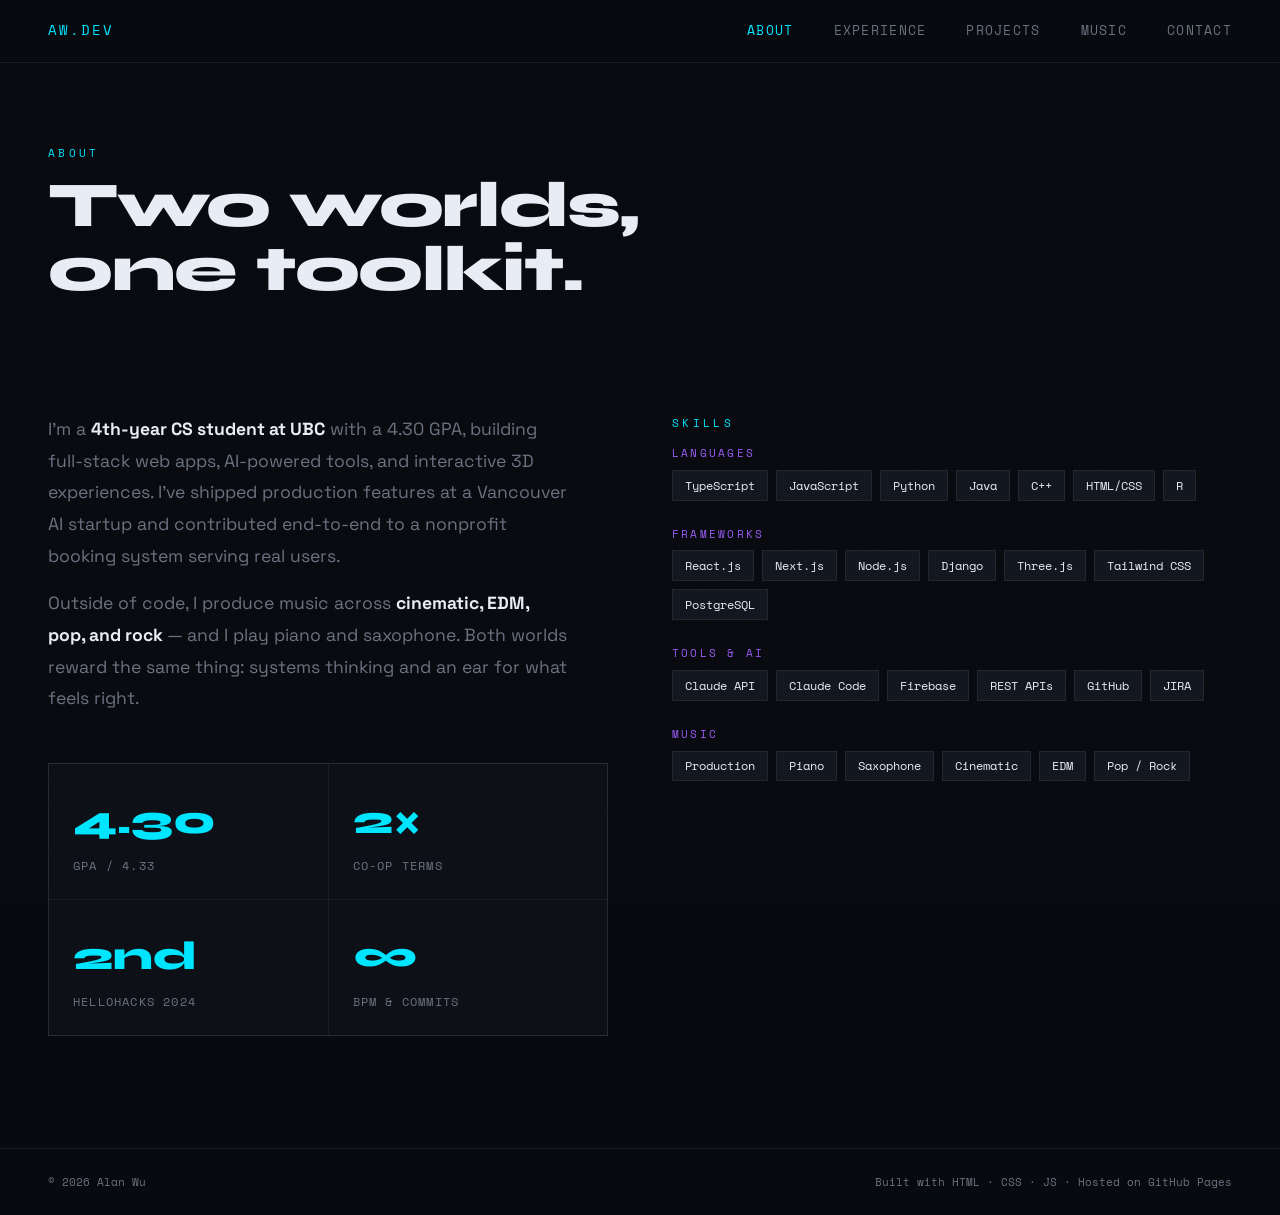
==== about.html @ 6e849fc9 "style: minimal rounded scrollbar across all pages Co-Authored-By: Claude Sonnet 4.6 <noreply@anthrop" ====
<!DOCTYPE html>
<html lang="en">
<head>
  <meta charset="UTF-8" />
  <meta name="viewport" content="width=device-width, initial-scale=1.0" />
  <title>About — Alan Wu</title>
  <link rel="preconnect" href="https://fonts.googleapis.com" />
  <link href="https://fonts.googleapis.com/css2?family=Space+Grotesk:wght@300;400;500;600;700&family=Space+Mono:wght@400;700&family=Syne:wght@700;800&display=swap" rel="stylesheet" />
  <style>
    /* ── TOKENS ─────────────────────────────────────────── */
    :root {
      --bg:        #080a0f;
      --bg2:       #0d1017;
      --surface:   #131720;
      --border:    rgba(255,255,255,0.07);
      --cyan:      #00e5ff;
      --violet:    #9b5cf6;
      --mid:       #5b8cff;
      --text:      #e8ecf4;
      --muted:     #6b7280;
      --font-display: 'Syne', sans-serif;
      --font-body:    'Space Grotesk', sans-serif;
      --font-mono:    'Space Mono', monospace;
    }

    /* ── RESET ──────────────────────────────────────────── */
    *, *::before, *::after { box-sizing: border-box; margin: 0; padding: 0; }
    html { scroll-behavior: smooth; scrollbar-width: thin; scrollbar-color: var(--muted) transparent; }
    ::-webkit-scrollbar { width: 6px; }
    ::-webkit-scrollbar-track { background: transparent; }
    ::-webkit-scrollbar-thumb { background: var(--muted); border-radius: 9999px; }
    ::-webkit-scrollbar-thumb:hover { background: var(--text); }
    body {
      background: var(--bg);
      color: var(--text);
      font-family: var(--font-body);
      font-size: 16px;
      line-height: 1.6;
      overflow-x: hidden;
      display: flex;
      flex-direction: column;
      min-height: 100vh;
    }
    a { color: inherit; text-decoration: none; }
    img { display: block; max-width: 100%; }
    main { flex: 1; }

    /* ── NOISE TEXTURE OVERLAY ──────────────────────────── */
    body::before {
      content: '';
      position: fixed; inset: 0;
      background-image: url("data:image/svg+xml,%3Csvg viewBox='0 0 200 200' xmlns='http://www.w3.org/2000/svg'%3E%3Cfilter id='n'%3E%3CfeTurbulence type='fractalNoise' baseFrequency='0.9' numOctaves='4' stitchTiles='stitch'/%3E%3C/filter%3E%3Crect width='100%25' height='100%25' filter='url(%23n)' opacity='0.04'/%3E%3C/svg%3E");
      pointer-events: none; z-index: 0; opacity: 0.4;
    }

    /* ── NAV ────────────────────────────────────────────── */
    nav {
      position: fixed; top: 0; left: 0; right: 0; z-index: 100;
      display: flex; align-items: center; justify-content: space-between;
      padding: 1.25rem 3rem;
      background: rgba(8,10,15,0.7);
      backdrop-filter: blur(12px);
      border-bottom: 1px solid var(--border);
    }
    .nav-logo {
      font-family: var(--font-mono);
      font-size: 0.85rem;
      color: var(--cyan);
      letter-spacing: 0.15em;
    }
    .nav-links { display: flex; gap: 2.5rem; }
    .nav-links a {
      font-size: 0.8rem;
      font-family: var(--font-mono);
      letter-spacing: 0.1em;
      color: var(--muted);
      text-transform: uppercase;
      transition: color 0.2s;
    }
    .nav-links a:hover { color: var(--text); }

    /* ── SECTION COMMON ─────────────────────────────────── */
    section { position: relative; z-index: 1; padding: 7rem 3rem; }
    .section-label {
      font-family: var(--font-mono);
      font-size: 0.7rem;
      letter-spacing: 0.3em;
      color: var(--cyan);
      text-transform: uppercase;
      margin-bottom: 0.75rem;
    }
    .section-title {
      font-family: var(--font-display);
      font-size: clamp(2.5rem, 5vw, 4rem);
      font-weight: 800;
      line-height: 1;
      letter-spacing: -0.02em;
      margin-bottom: 3rem;
    }

    /* ── PAGE HERO ──────────────────────────────────────── */
    .page-hero {
      padding: 9rem 3rem 4rem;
      position: relative;
      z-index: 1;
    }
    .page-hero .section-title { margin-bottom: 0; }

    /* ── ABOUT ──────────────────────────────────────────── */
    #about {
      display: grid;
      grid-template-columns: 1fr 1fr;
      gap: 4rem;
      align-items: start;
      padding-top: 3rem;
    }
    .about-left {}
    .about-text {
      font-size: 1.1rem;
      color: var(--muted);
      line-height: 1.8;
      max-width: 520px;
    }
    .about-text strong { color: var(--text); }
    .about-stats {
      display: grid; grid-template-columns: 1fr 1fr;
      gap: 1px;
      background: var(--border);
      border: 1px solid var(--border);
      margin-top: 3rem;
    }
    .stat-cell {
      background: var(--bg2);
      padding: 1.5rem;
    }
    .stat-num {
      font-family: var(--font-display);
      font-size: 2.5rem;
      font-weight: 800;
      color: var(--cyan);
    }
    .stat-label {
      font-size: 0.75rem;
      font-family: var(--font-mono);
      color: var(--muted);
      letter-spacing: 0.1em;
      text-transform: uppercase;
      margin-top: 0.25rem;
    }
    .about-right {}
    .skills-grid { display: flex; flex-direction: column; gap: 1.5rem; }
    .skill-group-label {
      font-family: var(--font-mono);
      font-size: 0.7rem;
      letter-spacing: 0.2em;
      color: var(--violet);
      text-transform: uppercase;
      margin-bottom: 0.5rem;
    }
    .skill-tags { display: flex; flex-wrap: wrap; gap: 0.5rem; }
    .skill-tag {
      font-family: var(--font-mono);
      font-size: 0.75rem;
      padding: 0.3rem 0.75rem;
      background: var(--surface);
      border: 1px solid var(--border);
      color: var(--text);
      transition: border-color 0.2s, color 0.2s;
    }
    .skill-tag:hover { border-color: var(--cyan); color: var(--cyan); }

    /* ── FOOTER ─────────────────────────────────────────── */
    footer {
      border-top: 1px solid var(--border);
      padding: 1.5rem 3rem;
      display: flex; align-items: center; justify-content: space-between;
      font-family: var(--font-mono);
      font-size: 0.7rem;
      color: var(--muted);
    }

    /* ── ANIMATIONS ─────────────────────────────────────── */
    @keyframes fadeUp {
      from { opacity: 0; transform: translateY(20px); }
      to   { opacity: 1; transform: translateY(0); }
    }
    .reveal {
      opacity: 0; transform: translateY(24px);
      transition: opacity 0.7s ease, transform 0.7s ease;
    }
    .reveal.visible { opacity: 1; transform: none; }

    /* ── RESPONSIVE ─────────────────────────────────────── */
    @media (max-width: 768px) {
      nav { padding: 1rem 1.25rem; }
      .nav-links { gap: 1.25rem; }
      section { padding: 5rem 1.25rem; }
      .page-hero { padding: 7rem 1.25rem 3rem; }
      #about { grid-template-columns: 1fr; gap: 2.5rem; }
      footer { flex-direction: column; gap: 0.5rem; text-align: center; }
    }
    @media (prefers-reduced-motion: reduce) {
      *, *::before, *::after { animation: none !important; transition: none !important; }
      .reveal { opacity: 1; transform: none; }
    }
  </style>
</head>
<body>

  <!-- NAV -->
  <nav>
    <a href="index.html" class="nav-logo">AW.DEV</a>
    <div class="nav-links">
      <a href="about.html">About</a>
      <a href="experience.html">Experience</a>
      <a href="projects.html">Projects</a>
      <a href="music.html">Music</a>
      <a href="contact.html">Contact</a>
    </div>
  </nav>

  <main>
    <!-- PAGE HERO -->
    <div class="page-hero">
      <p class="section-label reveal">About</p>
      <h1 class="section-title reveal">Two worlds,<br/>one toolkit.</h1>
    </div>

    <!-- ABOUT -->
    <section id="about">
      <div class="about-left">
        <p class="about-text reveal">
          I'm a <strong>4th-year CS student at UBC</strong> with a 4.30 GPA, building full-stack
          web apps, AI-powered tools, and interactive 3D experiences. I've shipped production
          features at a Vancouver AI startup and contributed end-to-end to a nonprofit booking
          system serving real users.
        </p>
        <p class="about-text reveal" style="margin-top:1rem;">
          Outside of code, I produce music across <strong>cinematic, EDM, pop, and rock</strong> —
          and I play piano and saxophone. Both worlds reward the same thing: systems thinking
          and an ear for what feels right.
        </p>

        <div class="about-stats reveal">
          <div class="stat-cell">
            <div class="stat-num">4.30</div>
            <div class="stat-label">GPA / 4.33</div>
          </div>
          <div class="stat-cell">
            <div class="stat-num">2×</div>
            <div class="stat-label">Co-op Terms</div>
          </div>
          <div class="stat-cell">
            <div class="stat-num">2nd</div>
            <div class="stat-label">Hellohacks 2024</div>
          </div>
          <div class="stat-cell">
            <div class="stat-num">∞</div>
            <div class="stat-label">BPM & commits</div>
          </div>
        </div>
      </div>

      <div class="about-right">
        <p class="section-label reveal">Skills</p>
        <div class="skills-grid reveal">
          <div>
            <div class="skill-group-label">Languages</div>
            <div class="skill-tags">
              <span class="skill-tag">TypeScript</span>
              <span class="skill-tag">JavaScript</span>
              <span class="skill-tag">Python</span>
              <span class="skill-tag">Java</span>
              <span class="skill-tag">C++</span>
              <span class="skill-tag">HTML/CSS</span>
              <span class="skill-tag">R</span>
            </div>
          </div>
          <div>
            <div class="skill-group-label">Frameworks</div>
            <div class="skill-tags">
              <span class="skill-tag">React.js</span>
              <span class="skill-tag">Next.js</span>
              <span class="skill-tag">Node.js</span>
              <span class="skill-tag">Django</span>
              <span class="skill-tag">Three.js</span>
              <span class="skill-tag">Tailwind CSS</span>
              <span class="skill-tag">PostgreSQL</span>
            </div>
          </div>
          <div>
            <div class="skill-group-label">Tools & AI</div>
            <div class="skill-tags">
              <span class="skill-tag">Claude API</span>
              <span class="skill-tag">Claude Code</span>
              <span class="skill-tag">Firebase</span>
              <span class="skill-tag">REST APIs</span>
              <span class="skill-tag">GitHub</span>
              <span class="skill-tag">JIRA</span>
            </div>
          </div>
          <div>
            <div class="skill-group-label">Music</div>
            <div class="skill-tags">
              <span class="skill-tag">Production</span>
              <span class="skill-tag">Piano</span>
              <span class="skill-tag">Saxophone</span>
              <span class="skill-tag">Cinematic</span>
              <span class="skill-tag">EDM</span>
              <span class="skill-tag">Pop / Rock</span>
            </div>
          </div>
        </div>
      </div>
    </section>
  </main>

  <footer>
    <span>© 2026 Alan Wu</span>
    <span>Built with HTML · CSS · JS · Hosted on GitHub Pages</span>
  </footer>

  <!-- SCRIPTS -->
  <script>
    // ── Scroll reveal ─────────────────────────────────────
    const reveals = document.querySelectorAll('.reveal');
    const observer = new IntersectionObserver((entries) => {
      entries.forEach(e => {
        if (e.isIntersecting) { e.target.classList.add('visible'); observer.unobserve(e.target); }
      });
    }, { threshold: 0.1 });
    reveals.forEach(el => observer.observe(el));

    // ── Active nav highlight ──────────────────────────────
    const page = window.location.pathname.split('/').pop() || 'index.html';
    document.querySelectorAll('.nav-links a').forEach(a => {
      const href = a.getAttribute('href');
      if (href && !href.startsWith('#') && href === page) {
        a.style.color = 'var(--cyan)';
      }
    });
  </script>
</body>
</html>
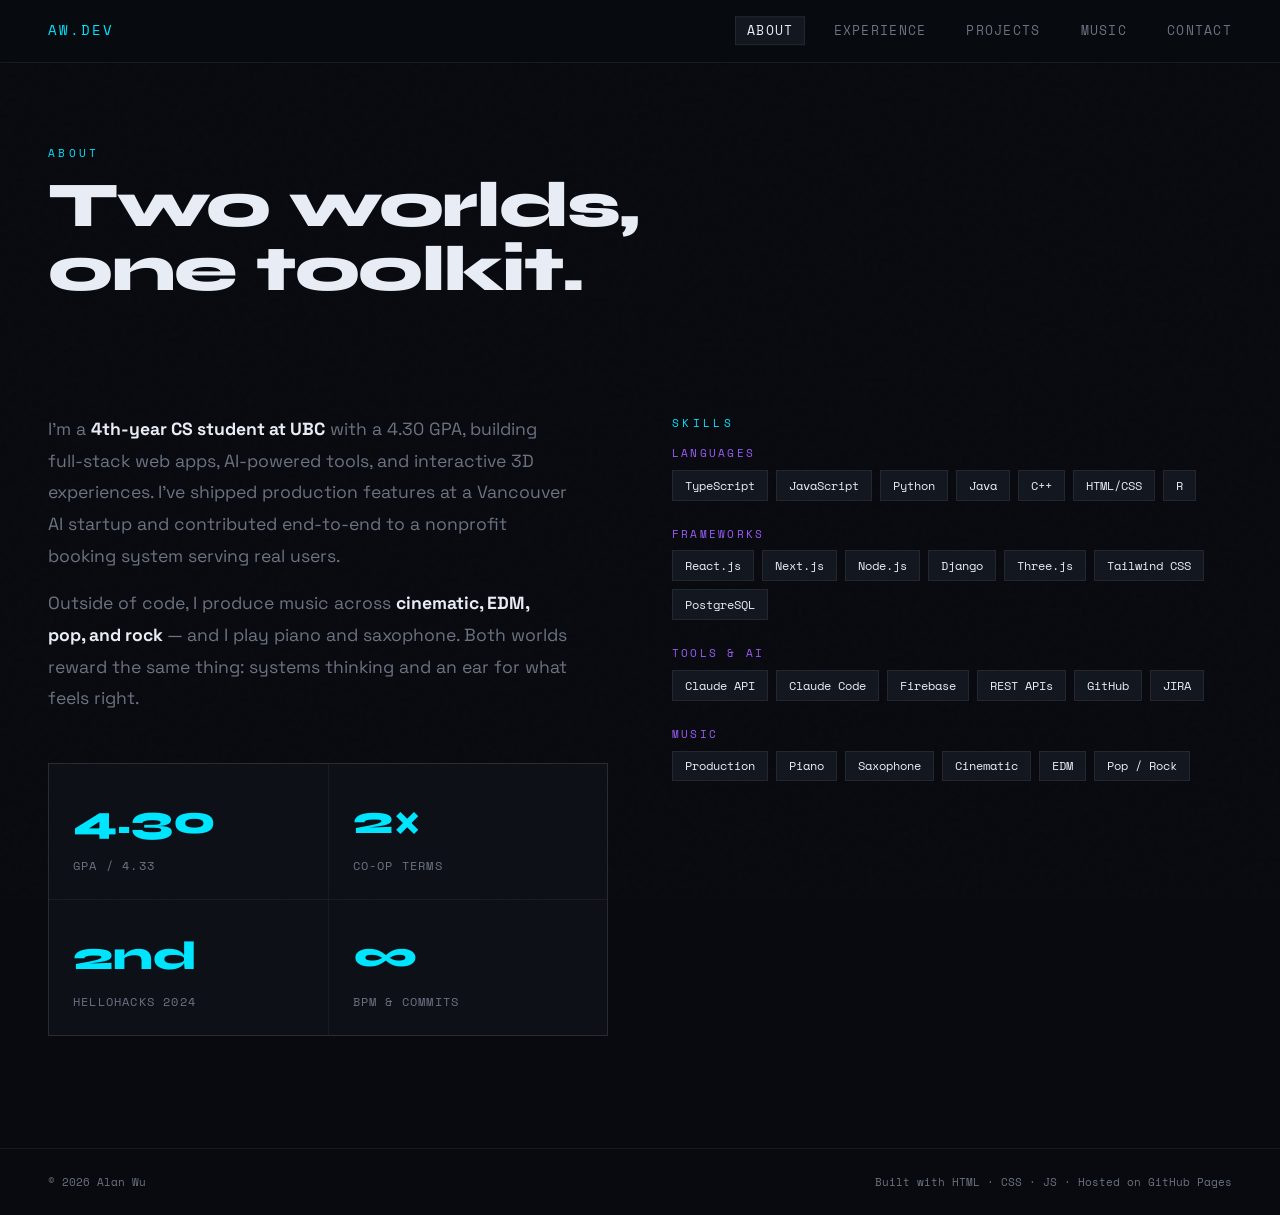
==== commit 5f61a7b4: "feat: sliding nav indicator Co-Authored-By: Claude Sonnet 4.6 <noreply@anthropic.com>" ====
--- a/about.html
+++ b/about.html
@@ -6,204 +6,8 @@
   <title>About — Alan Wu</title>
   <link rel="preconnect" href="https://fonts.googleapis.com" />
   <link href="https://fonts.googleapis.com/css2?family=Space+Grotesk:wght@300;400;500;600;700&family=Space+Mono:wght@400;700&family=Syne:wght@700;800&display=swap" rel="stylesheet" />
-  <style>
-    /* ── TOKENS ─────────────────────────────────────────── */
-    :root {
-      --bg:        #080a0f;
-      --bg2:       #0d1017;
-      --surface:   #131720;
-      --border:    rgba(255,255,255,0.07);
-      --cyan:      #00e5ff;
-      --violet:    #9b5cf6;
-      --mid:       #5b8cff;
-      --text:      #e8ecf4;
-      --muted:     #6b7280;
-      --font-display: 'Syne', sans-serif;
-      --font-body:    'Space Grotesk', sans-serif;
-      --font-mono:    'Space Mono', monospace;
-    }
-
-    /* ── RESET ──────────────────────────────────────────── */
-    *, *::before, *::after { box-sizing: border-box; margin: 0; padding: 0; }
-    html { scroll-behavior: smooth; scrollbar-width: thin; scrollbar-color: var(--muted) transparent; }
-    ::-webkit-scrollbar { width: 6px; }
-    ::-webkit-scrollbar-track { background: transparent; }
-    ::-webkit-scrollbar-thumb { background: var(--muted); border-radius: 9999px; }
-    ::-webkit-scrollbar-thumb:hover { background: var(--text); }
-    body {
-      background: var(--bg);
-      color: var(--text);
-      font-family: var(--font-body);
-      font-size: 16px;
-      line-height: 1.6;
-      overflow-x: hidden;
-      display: flex;
-      flex-direction: column;
-      min-height: 100vh;
-    }
-    a { color: inherit; text-decoration: none; }
-    img { display: block; max-width: 100%; }
-    main { flex: 1; }
-
-    /* ── NOISE TEXTURE OVERLAY ──────────────────────────── */
-    body::before {
-      content: '';
-      position: fixed; inset: 0;
-      background-image: url("data:image/svg+xml,%3Csvg viewBox='0 0 200 200' xmlns='http://www.w3.org/2000/svg'%3E%3Cfilter id='n'%3E%3CfeTurbulence type='fractalNoise' baseFrequency='0.9' numOctaves='4' stitchTiles='stitch'/%3E%3C/filter%3E%3Crect width='100%25' height='100%25' filter='url(%23n)' opacity='0.04'/%3E%3C/svg%3E");
-      pointer-events: none; z-index: 0; opacity: 0.4;
-    }
-
-    /* ── NAV ────────────────────────────────────────────── */
-    nav {
-      position: fixed; top: 0; left: 0; right: 0; z-index: 100;
-      display: flex; align-items: center; justify-content: space-between;
-      padding: 1.25rem 3rem;
-      background: rgba(8,10,15,0.7);
-      backdrop-filter: blur(12px);
-      border-bottom: 1px solid var(--border);
-    }
-    .nav-logo {
-      font-family: var(--font-mono);
-      font-size: 0.85rem;
-      color: var(--cyan);
-      letter-spacing: 0.15em;
-    }
-    .nav-links { display: flex; gap: 2.5rem; }
-    .nav-links a {
-      font-size: 0.8rem;
-      font-family: var(--font-mono);
-      letter-spacing: 0.1em;
-      color: var(--muted);
-      text-transform: uppercase;
-      transition: color 0.2s;
-    }
-    .nav-links a:hover { color: var(--text); }
-
-    /* ── SECTION COMMON ─────────────────────────────────── */
-    section { position: relative; z-index: 1; padding: 7rem 3rem; }
-    .section-label {
-      font-family: var(--font-mono);
-      font-size: 0.7rem;
-      letter-spacing: 0.3em;
-      color: var(--cyan);
-      text-transform: uppercase;
-      margin-bottom: 0.75rem;
-    }
-    .section-title {
-      font-family: var(--font-display);
-      font-size: clamp(2.5rem, 5vw, 4rem);
-      font-weight: 800;
-      line-height: 1;
-      letter-spacing: -0.02em;
-      margin-bottom: 3rem;
-    }
-
-    /* ── PAGE HERO ──────────────────────────────────────── */
-    .page-hero {
-      padding: 9rem 3rem 4rem;
-      position: relative;
-      z-index: 1;
-    }
-    .page-hero .section-title { margin-bottom: 0; }
-
-    /* ── ABOUT ──────────────────────────────────────────── */
-    #about {
-      display: grid;
-      grid-template-columns: 1fr 1fr;
-      gap: 4rem;
-      align-items: start;
-      padding-top: 3rem;
-    }
-    .about-left {}
-    .about-text {
-      font-size: 1.1rem;
-      color: var(--muted);
-      line-height: 1.8;
-      max-width: 520px;
-    }
-    .about-text strong { color: var(--text); }
-    .about-stats {
-      display: grid; grid-template-columns: 1fr 1fr;
-      gap: 1px;
-      background: var(--border);
-      border: 1px solid var(--border);
-      margin-top: 3rem;
-    }
-    .stat-cell {
-      background: var(--bg2);
-      padding: 1.5rem;
-    }
-    .stat-num {
-      font-family: var(--font-display);
-      font-size: 2.5rem;
-      font-weight: 800;
-      color: var(--cyan);
-    }
-    .stat-label {
-      font-size: 0.75rem;
-      font-family: var(--font-mono);
-      color: var(--muted);
-      letter-spacing: 0.1em;
-      text-transform: uppercase;
-      margin-top: 0.25rem;
-    }
-    .about-right {}
-    .skills-grid { display: flex; flex-direction: column; gap: 1.5rem; }
-    .skill-group-label {
-      font-family: var(--font-mono);
-      font-size: 0.7rem;
-      letter-spacing: 0.2em;
-      color: var(--violet);
-      text-transform: uppercase;
-      margin-bottom: 0.5rem;
-    }
-    .skill-tags { display: flex; flex-wrap: wrap; gap: 0.5rem; }
-    .skill-tag {
-      font-family: var(--font-mono);
-      font-size: 0.75rem;
-      padding: 0.3rem 0.75rem;
-      background: var(--surface);
-      border: 1px solid var(--border);
-      color: var(--text);
-      transition: border-color 0.2s, color 0.2s;
-    }
-    .skill-tag:hover { border-color: var(--cyan); color: var(--cyan); }
-
-    /* ── FOOTER ─────────────────────────────────────────── */
-    footer {
-      border-top: 1px solid var(--border);
-      padding: 1.5rem 3rem;
-      display: flex; align-items: center; justify-content: space-between;
-      font-family: var(--font-mono);
-      font-size: 0.7rem;
-      color: var(--muted);
-    }
-
-    /* ── ANIMATIONS ─────────────────────────────────────── */
-    @keyframes fadeUp {
-      from { opacity: 0; transform: translateY(20px); }
-      to   { opacity: 1; transform: translateY(0); }
-    }
-    .reveal {
-      opacity: 0; transform: translateY(24px);
-      transition: opacity 0.7s ease, transform 0.7s ease;
-    }
-    .reveal.visible { opacity: 1; transform: none; }
-
-    /* ── RESPONSIVE ─────────────────────────────────────── */
-    @media (max-width: 768px) {
-      nav { padding: 1rem 1.25rem; }
-      .nav-links { gap: 1.25rem; }
-      section { padding: 5rem 1.25rem; }
-      .page-hero { padding: 7rem 1.25rem 3rem; }
-      #about { grid-template-columns: 1fr; gap: 2.5rem; }
-      footer { flex-direction: column; gap: 0.5rem; text-align: center; }
-    }
-    @media (prefers-reduced-motion: reduce) {
-      *, *::before, *::after { animation: none !important; transition: none !important; }
-      .reveal { opacity: 1; transform: none; }
-    }
-  </style>
+  <link rel="stylesheet" href="assets/css/main.css" />
+  <link rel="stylesheet" href="assets/css/about.css" />
 </head>
 <body>
 
@@ -211,12 +15,16 @@
   <nav>
     <a href="index.html" class="nav-logo">AW.DEV</a>
     <div class="nav-links">
+      <div class="nav-indicator"></div>
       <a href="about.html">About</a>
       <a href="experience.html">Experience</a>
       <a href="projects.html">Projects</a>
       <a href="music.html">Music</a>
       <a href="contact.html">Contact</a>
     </div>
+    <button class="nav-hamburger" aria-label="Toggle menu">
+      <span></span><span></span><span></span>
+    </button>
   </nav>
 
   <main>
@@ -320,25 +128,6 @@
     <span>Built with HTML · CSS · JS · Hosted on GitHub Pages</span>
   </footer>
 
-  <!-- SCRIPTS -->
-  <script>
-    // ── Scroll reveal ─────────────────────────────────────
-    const reveals = document.querySelectorAll('.reveal');
-    const observer = new IntersectionObserver((entries) => {
-      entries.forEach(e => {
-        if (e.isIntersecting) { e.target.classList.add('visible'); observer.unobserve(e.target); }
-      });
-    }, { threshold: 0.1 });
-    reveals.forEach(el => observer.observe(el));
-
-    // ── Active nav highlight ──────────────────────────────
-    const page = window.location.pathname.split('/').pop() || 'index.html';
-    document.querySelectorAll('.nav-links a').forEach(a => {
-      const href = a.getAttribute('href');
-      if (href && !href.startsWith('#') && href === page) {
-        a.style.color = 'var(--cyan)';
-      }
-    });
-  </script>
+  <script src="assets/js/main.js" defer></script>
 </body>
 </html>
--- a/assets/css/main.css
+++ b/assets/css/main.css
@@ -0,0 +1,229 @@
+/* ── TOKENS ─────────────────────────────────────────── */
+:root {
+  --bg:        #080a0f;
+  --bg2:       #0d1017;
+  --surface:   #131720;
+  --border:    rgba(255,255,255,0.07);
+  --cyan:      #00e5ff;
+  --violet:    #9b5cf6;
+  --mid:       #5b8cff;
+  --text:      #e8ecf4;
+  --muted:     #6b7280;
+  --font-display: 'Syne', sans-serif;
+  --font-body:    'Space Grotesk', sans-serif;
+  --font-mono:    'Space Mono', monospace;
+}
+
+/* ── RESET ──────────────────────────────────────────── */
+*, *::before, *::after { box-sizing: border-box; margin: 0; padding: 0; }
+html {
+  scroll-behavior: smooth;
+  scrollbar-width: thin;
+  scrollbar-color: var(--muted) transparent;
+}
+::-webkit-scrollbar { width: 6px; }
+::-webkit-scrollbar-track { background: transparent; }
+::-webkit-scrollbar-thumb { background: var(--muted); border-radius: 9999px; }
+::-webkit-scrollbar-thumb:hover { background: var(--text); }
+body {
+  background: var(--bg);
+  color: var(--text);
+  font-family: var(--font-body);
+  font-size: 16px;
+  line-height: 1.6;
+  overflow-x: hidden;
+  display: flex;
+  flex-direction: column;
+  min-height: 100vh;
+}
+a { color: inherit; text-decoration: none; }
+img { display: block; max-width: 100%; }
+main { flex: 1; }
+
+/* ── NOISE TEXTURE OVERLAY ──────────────────────────── */
+body::before {
+  content: '';
+  position: fixed; inset: 0;
+  background-image: url("data:image/svg+xml,%3Csvg viewBox='0 0 200 200' xmlns='http://www.w3.org/2000/svg'%3E%3Cfilter id='n'%3E%3CfeTurbulence type='fractalNoise' baseFrequency='0.9' numOctaves='4' stitchTiles='stitch'/%3E%3C/filter%3E%3Crect width='100%25' height='100%25' filter='url(%23n)' opacity='0.04'/%3E%3C/svg%3E");
+  pointer-events: none; z-index: 0; opacity: 0.4;
+}
+
+/* ── NAV ────────────────────────────────────────────── */
+nav {
+  position: fixed; top: 0; left: 0; right: 0; z-index: 100;
+  display: flex; align-items: center; justify-content: space-between;
+  padding: 1.25rem 3rem;
+  background: rgba(8,10,15,0.7);
+  backdrop-filter: blur(12px);
+  border-bottom: 1px solid var(--border);
+}
+.nav-logo {
+  font-family: var(--font-mono);
+  font-size: 0.85rem;
+  color: var(--cyan);
+  letter-spacing: 0.15em;
+}
+.nav-links { display: flex; gap: 2.5rem; position: relative; }
+.nav-links a {
+  font-size: 0.8rem;
+  font-family: var(--font-mono);
+  letter-spacing: 0.1em;
+  color: var(--muted);
+  text-transform: uppercase;
+  transition: color 0.2s;
+  position: relative; z-index: 1;
+}
+.nav-links a:hover { color: var(--text); }
+
+.nav-indicator {
+  position: absolute;
+  top: 50%;
+  transform: translateY(-50%);
+  height: 1.85rem;
+  background: var(--surface);
+  border: 1px solid var(--border);
+  pointer-events: none;
+  opacity: 0;
+  z-index: 0;
+}
+
+/* ── HAMBURGER ──────────────────────────────────────── */
+.nav-hamburger {
+  display: none;
+  flex-direction: column;
+  justify-content: center;
+  gap: 5px;
+  background: none;
+  border: none;
+  cursor: pointer;
+  padding: 4px;
+  z-index: 101;
+  position: relative;
+}
+.nav-hamburger span {
+  display: block;
+  width: 22px;
+  height: 2px;
+  background: var(--text);
+  transition: transform 0.25s ease, opacity 0.25s ease;
+}
+.nav-hamburger.open span:nth-child(1) { transform: translateY(7px) rotate(45deg); }
+.nav-hamburger.open span:nth-child(2) { opacity: 0; transform: scaleX(0); }
+.nav-hamburger.open span:nth-child(3) { transform: translateY(-7px) rotate(-45deg); }
+
+/* ── SECTION COMMON ─────────────────────────────────── */
+section { position: relative; z-index: 1; padding: 7rem 3rem; }
+.section-label {
+  font-family: var(--font-mono);
+  font-size: 0.7rem;
+  letter-spacing: 0.3em;
+  color: var(--cyan);
+  text-transform: uppercase;
+  margin-bottom: 0.75rem;
+}
+.section-title {
+  font-family: var(--font-display);
+  font-size: clamp(2.5rem, 5vw, 4rem);
+  font-weight: 800;
+  line-height: 1;
+  letter-spacing: -0.02em;
+  margin-bottom: 3rem;
+}
+
+/* ── PAGE HERO ──────────────────────────────────────── */
+.page-hero {
+  padding: 9rem 3rem 4rem;
+  position: relative;
+  z-index: 1;
+}
+.page-hero .section-title { margin-bottom: 0; }
+
+/* ── FOOTER ─────────────────────────────────────────── */
+footer {
+  border-top: 1px solid var(--border);
+  padding: 1.5rem 3rem;
+  display: flex; align-items: center; justify-content: space-between;
+  font-family: var(--font-mono);
+  font-size: 0.7rem;
+  color: var(--muted);
+}
+
+/* ── BUTTONS ─────────────────────────────────────────── */
+.btn-primary {
+  display: inline-block;
+  padding: 0.75rem 2rem;
+  background: var(--cyan);
+  color: var(--bg);
+  font-family: var(--font-mono);
+  font-size: 0.8rem;
+  letter-spacing: 0.1em;
+  font-weight: 700;
+  border: none;
+  cursor: pointer;
+  text-decoration: none;
+  transition: opacity 0.2s;
+}
+.btn-primary:hover { opacity: 0.85; }
+.btn-ghost {
+  display: inline-block;
+  padding: 0.75rem 2rem;
+  background: transparent;
+  color: var(--text);
+  font-family: var(--font-mono);
+  font-size: 0.8rem;
+  letter-spacing: 0.1em;
+  border: 1px solid var(--border);
+  cursor: pointer;
+  text-decoration: none;
+  transition: border-color 0.2s;
+}
+.btn-ghost:hover { border-color: var(--muted); }
+
+/* ── ANIMATIONS ─────────────────────────────────────── */
+@keyframes fadeUp {
+  from { opacity: 0; transform: translateY(20px); }
+  to   { opacity: 1; transform: translateY(0); }
+}
+.reveal {
+  opacity: 0; transform: translateY(24px);
+  transition: opacity 0.7s ease, transform 0.7s ease;
+}
+.reveal.visible { opacity: 1; transform: none; }
+
+/* ── MOBILE NAV OVERLAY (JS-generated, appended to body) */
+.nav-mobile-overlay {
+  display: none;
+  position: fixed;
+  inset: 0;
+  z-index: 99;
+  background: var(--bg);
+  flex-direction: column;
+  justify-content: center;
+  align-items: center;
+  gap: 3rem;
+}
+.nav-mobile-overlay.open { display: flex; }
+.nav-mobile-overlay a {
+  font-family: var(--font-mono);
+  font-size: 1.5rem;
+  letter-spacing: 0.15em;
+  color: var(--text);
+  text-transform: uppercase;
+  transition: color 0.2s;
+}
+.nav-mobile-overlay a:hover { color: var(--cyan); }
+
+/* ── RESPONSIVE ─────────────────────────────────────── */
+@media (max-width: 768px) {
+  nav { padding: 1rem 1.25rem; }
+  .nav-hamburger { display: flex; }
+  .nav-links { display: none; }
+  section { padding: 5rem 1.25rem; }
+  .page-hero { padding: 7rem 1.25rem 3rem; }
+  footer { flex-direction: column; gap: 0.5rem; text-align: center; }
+}
+@media (prefers-reduced-motion: reduce) {
+  *, *::before, *::after { animation: none !important; transition: none !important; }
+  .reveal { opacity: 1; transform: none; }
+  .hero-eyebrow, .hero-name, .hero-tagline, .hero-cta, .scroll-hint { opacity: 1; transform: none; }
+}
--- a/assets/css/about.css
+++ b/assets/css/about.css
@@ -0,0 +1,65 @@
+/* ── ABOUT ──────────────────────────────────────────── */
+#about {
+  display: grid;
+  grid-template-columns: 1fr 1fr;
+  gap: 4rem;
+  align-items: start;
+  padding-top: 3rem;
+}
+.about-text {
+  font-size: 1.1rem;
+  color: var(--muted);
+  line-height: 1.8;
+  max-width: 520px;
+}
+.about-text strong { color: var(--text); }
+.about-stats {
+  display: grid; grid-template-columns: 1fr 1fr;
+  gap: 1px;
+  background: var(--border);
+  border: 1px solid var(--border);
+  margin-top: 3rem;
+}
+.stat-cell {
+  background: var(--bg2);
+  padding: 1.5rem;
+}
+.stat-num {
+  font-family: var(--font-display);
+  font-size: 2.5rem;
+  font-weight: 800;
+  color: var(--cyan);
+}
+.stat-label {
+  font-size: 0.75rem;
+  font-family: var(--font-mono);
+  color: var(--muted);
+  letter-spacing: 0.1em;
+  text-transform: uppercase;
+  margin-top: 0.25rem;
+}
+.skills-grid { display: flex; flex-direction: column; gap: 1.5rem; }
+.skill-group-label {
+  font-family: var(--font-mono);
+  font-size: 0.7rem;
+  letter-spacing: 0.2em;
+  color: var(--violet);
+  text-transform: uppercase;
+  margin-bottom: 0.5rem;
+}
+.skill-tags { display: flex; flex-wrap: wrap; gap: 0.5rem; }
+.skill-tag {
+  font-family: var(--font-mono);
+  font-size: 0.75rem;
+  padding: 0.3rem 0.75rem;
+  background: var(--surface);
+  border: 1px solid var(--border);
+  color: var(--text);
+  transition: border-color 0.2s, color 0.2s;
+}
+.skill-tag:hover { border-color: var(--cyan); color: var(--cyan); }
+
+/* ── RESPONSIVE ─────────────────────────────────────── */
+@media (max-width: 768px) {
+  #about { grid-template-columns: 1fr; gap: 2.5rem; }
+}
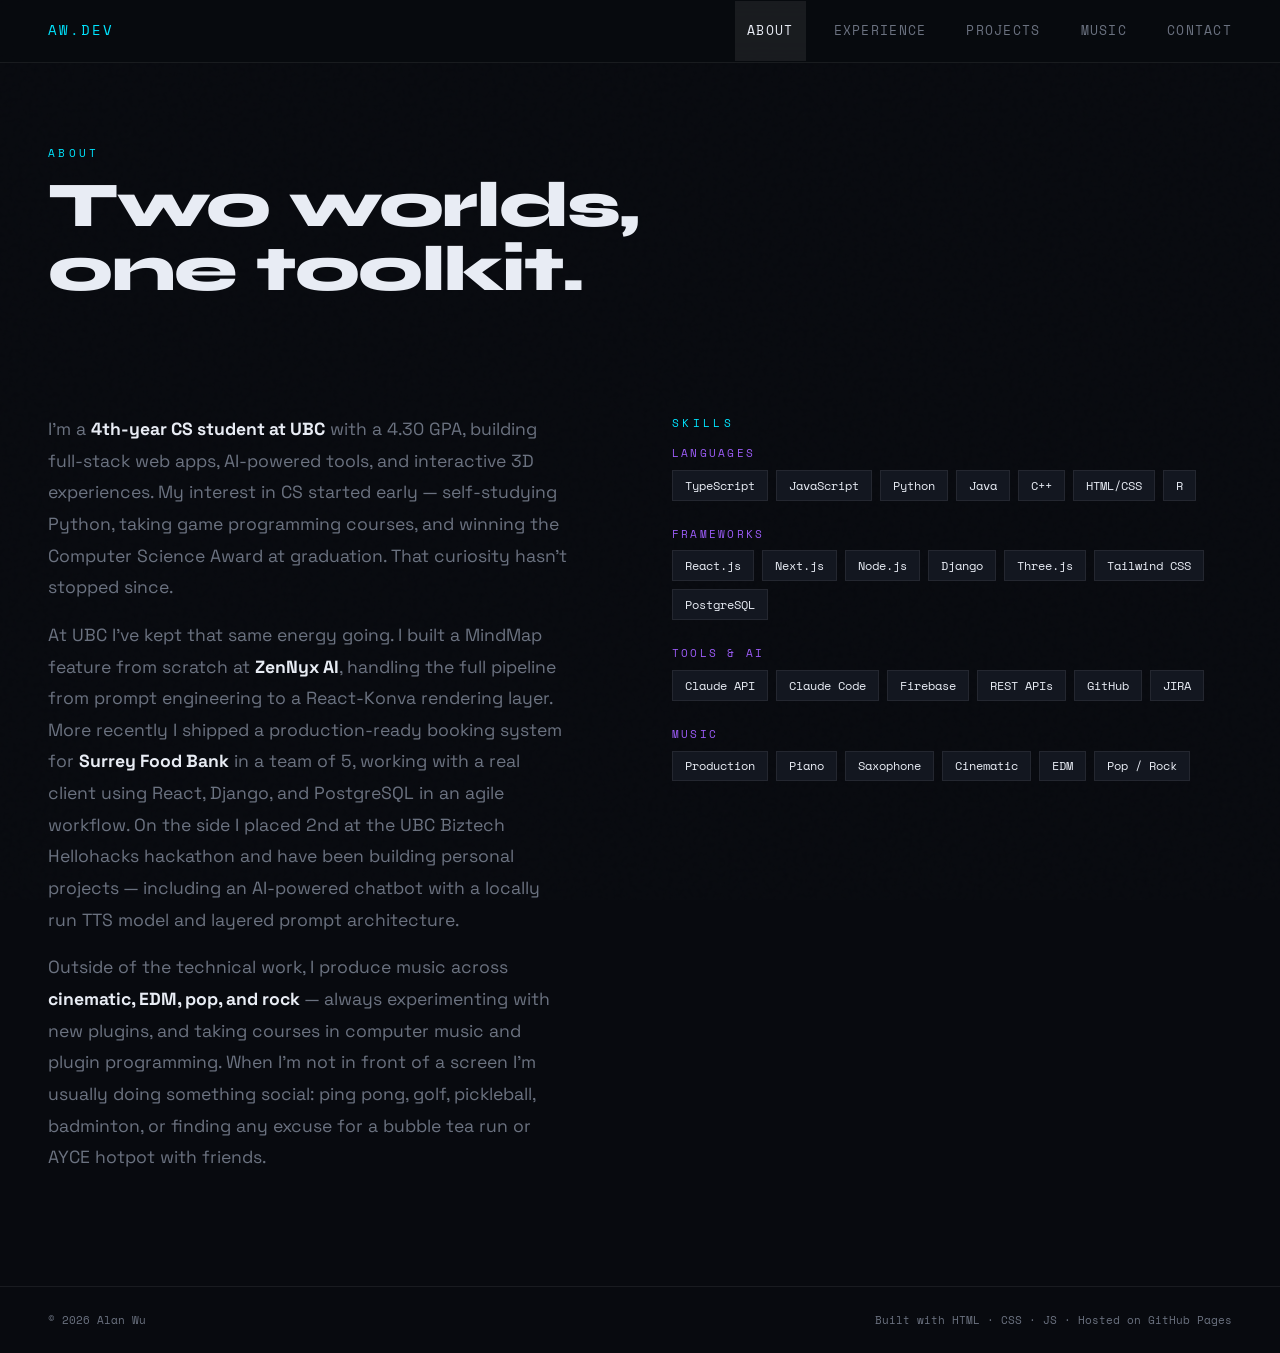
==== commit e6c37d01: "content: rewrite about bio, remove redundant stats" ====
--- a/about.html
+++ b/about.html
@@ -39,34 +39,26 @@
       <div class="about-left">
         <p class="about-text reveal">
           I'm a <strong>4th-year CS student at UBC</strong> with a 4.30 GPA, building full-stack
-          web apps, AI-powered tools, and interactive 3D experiences. I've shipped production
-          features at a Vancouver AI startup and contributed end-to-end to a nonprofit booking
-          system serving real users.
+          web apps, AI-powered tools, and interactive 3D experiences. My interest in CS started
+          early — self-studying Python, taking game programming courses, and winning the Computer
+          Science Award at graduation. That curiosity hasn't stopped since.
         </p>
         <p class="about-text reveal" style="margin-top:1rem;">
-          Outside of code, I produce music across <strong>cinematic, EDM, pop, and rock</strong> —
-          and I play piano and saxophone. Both worlds reward the same thing: systems thinking
-          and an ear for what feels right.
+          At UBC I've kept that same energy going. I built a MindMap feature from scratch at
+          <strong>ZenNyx AI</strong>, handling the full pipeline from prompt engineering to a
+          React-Konva rendering layer. More recently I shipped a production-ready booking system
+          for <strong>Surrey Food Bank</strong> in a team of 5, working with a real client using
+          React, Django, and PostgreSQL in an agile workflow. On the side I placed 2nd at the
+          UBC Biztech Hellohacks hackathon and have been building personal projects — including
+          an AI-powered chatbot with a locally run TTS model and layered prompt architecture.
         </p>
-
-        <div class="about-stats reveal">
-          <div class="stat-cell">
-            <div class="stat-num">4.30</div>
-            <div class="stat-label">GPA / 4.33</div>
-          </div>
-          <div class="stat-cell">
-            <div class="stat-num">2×</div>
-            <div class="stat-label">Co-op Terms</div>
-          </div>
-          <div class="stat-cell">
-            <div class="stat-num">2nd</div>
-            <div class="stat-label">Hellohacks 2024</div>
-          </div>
-          <div class="stat-cell">
-            <div class="stat-num">∞</div>
-            <div class="stat-label">BPM & commits</div>
-          </div>
-        </div>
+        <p class="about-text reveal" style="margin-top:1rem;">
+          Outside of the technical work, I produce music across
+          <strong>cinematic, EDM, pop, and rock</strong> — always experimenting with new plugins,
+          and taking courses in computer music and plugin programming. When I'm not in front of
+          a screen I'm usually doing something social: ping pong, golf, pickleball, badminton,
+          or finding any excuse for a bubble tea run or AYCE hotpot with friends.
+        </p>
       </div>
 
       <div class="about-right">
--- a/assets/css/main.css
+++ b/assets/css/main.css
@@ -77,11 +77,9 @@
 
 .nav-indicator {
   position: absolute;
-  top: 50%;
-  transform: translateY(-50%);
-  height: 1.85rem;
-  background: var(--surface);
-  border: 1px solid var(--border);
+  top: -1.25rem;
+  bottom: -1.25rem;
+  background: rgba(255, 255, 255, 0.07);
   pointer-events: none;
   opacity: 0;
   z-index: 0;
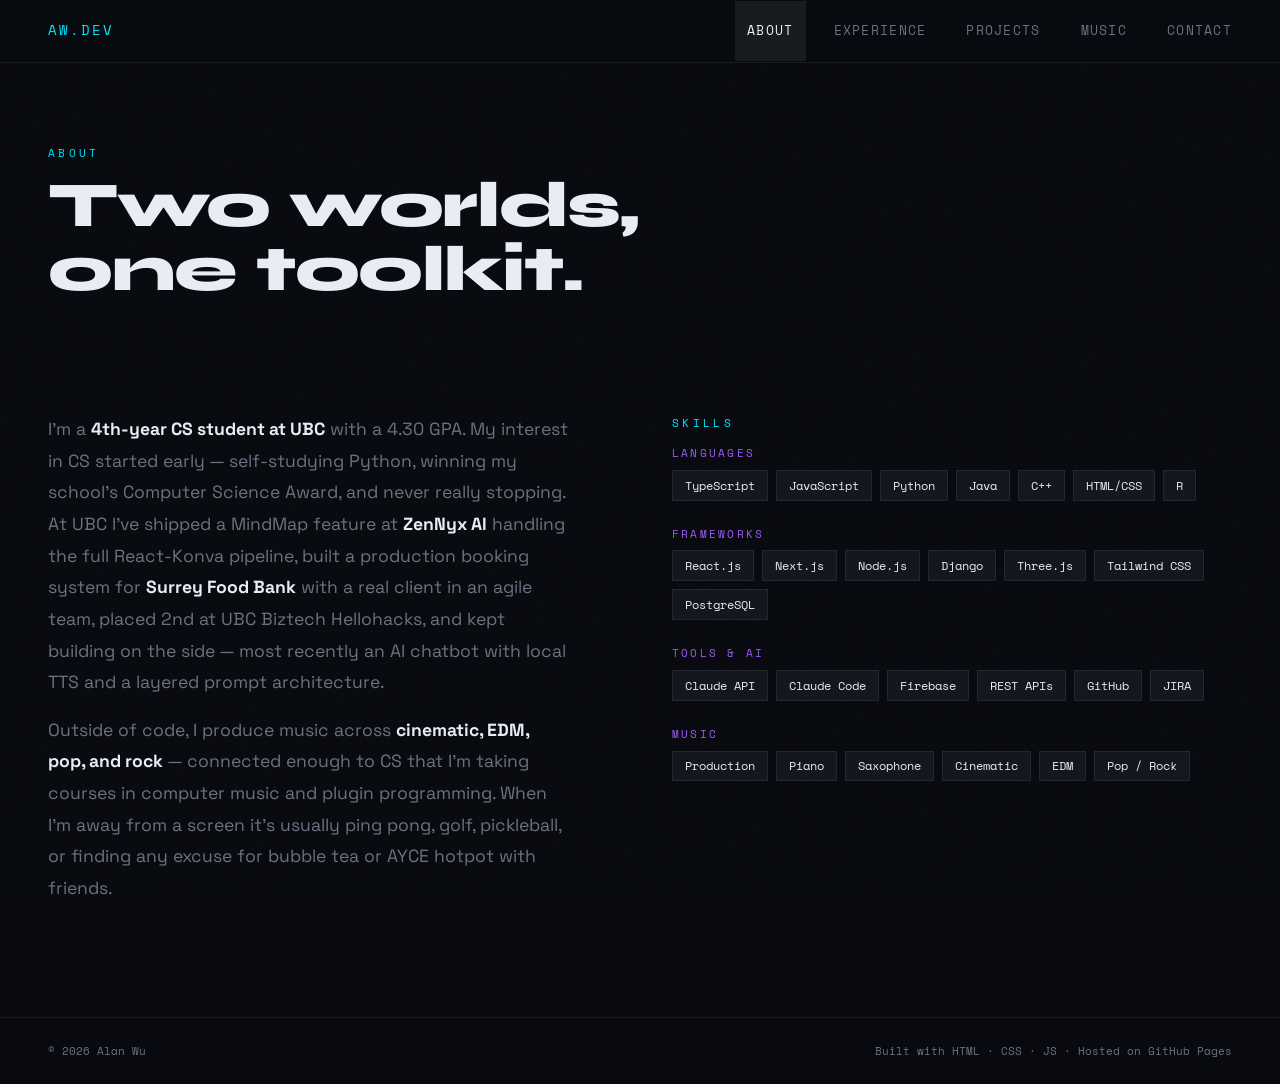
==== commit 76989627: "content: condense about bio to two paragraphs" ====
--- a/about.html
+++ b/about.html
@@ -38,26 +38,19 @@
     <section id="about">
       <div class="about-left">
         <p class="about-text reveal">
-          I'm a <strong>4th-year CS student at UBC</strong> with a 4.30 GPA, building full-stack
-          web apps, AI-powered tools, and interactive 3D experiences. My interest in CS started
-          early — self-studying Python, taking game programming courses, and winning the Computer
-          Science Award at graduation. That curiosity hasn't stopped since.
+          I'm a <strong>4th-year CS student at UBC</strong> with a 4.30 GPA. My interest in CS
+          started early — self-studying Python, winning my school's Computer Science Award, and
+          never really stopping. At UBC I've shipped a MindMap feature at <strong>ZenNyx AI</strong>
+          handling the full React-Konva pipeline, built a production booking system for
+          <strong>Surrey Food Bank</strong> with a real client in an agile team, placed 2nd at
+          UBC Biztech Hellohacks, and kept building on the side — most recently an AI chatbot
+          with local TTS and a layered prompt architecture.
         </p>
         <p class="about-text reveal" style="margin-top:1rem;">
-          At UBC I've kept that same energy going. I built a MindMap feature from scratch at
-          <strong>ZenNyx AI</strong>, handling the full pipeline from prompt engineering to a
-          React-Konva rendering layer. More recently I shipped a production-ready booking system
-          for <strong>Surrey Food Bank</strong> in a team of 5, working with a real client using
-          React, Django, and PostgreSQL in an agile workflow. On the side I placed 2nd at the
-          UBC Biztech Hellohacks hackathon and have been building personal projects — including
-          an AI-powered chatbot with a locally run TTS model and layered prompt architecture.
-        </p>
-        <p class="about-text reveal" style="margin-top:1rem;">
-          Outside of the technical work, I produce music across
-          <strong>cinematic, EDM, pop, and rock</strong> — always experimenting with new plugins,
-          and taking courses in computer music and plugin programming. When I'm not in front of
-          a screen I'm usually doing something social: ping pong, golf, pickleball, badminton,
-          or finding any excuse for a bubble tea run or AYCE hotpot with friends.
+          Outside of code, I produce music across <strong>cinematic, EDM, pop, and rock</strong>
+          — connected enough to CS that I'm taking courses in computer music and plugin
+          programming. When I'm away from a screen it's usually ping pong, golf, pickleball,
+          or finding any excuse for bubble tea or AYCE hotpot with friends.
         </p>
       </div>
 
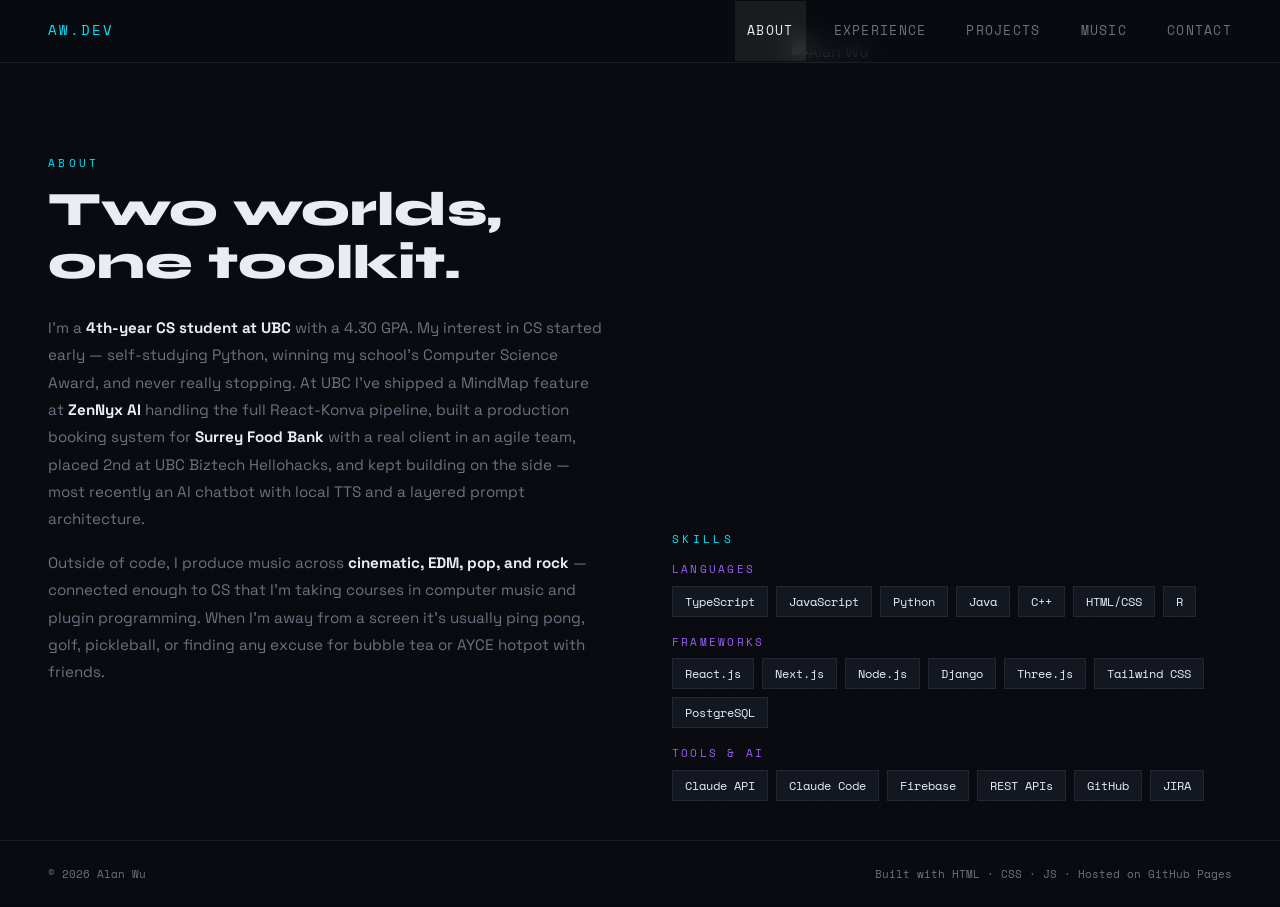
==== commit 1295cb69: "feat: two-column about layout with photo, remove music skills" ====
--- a/about.html
+++ b/about.html
@@ -28,15 +28,12 @@
   </nav>
 
   <main>
-    <!-- PAGE HERO -->
-    <div class="page-hero">
-      <p class="section-label reveal">About</p>
-      <h1 class="section-title reveal">Two worlds,<br/>one toolkit.</h1>
-    </div>
-
     <!-- ABOUT -->
     <section id="about">
+
       <div class="about-left">
+        <p class="section-label reveal">About</p>
+        <h1 class="about-heading reveal">Two worlds,<br/>one toolkit.</h1>
         <p class="about-text reveal">
           I'm a <strong>4th-year CS student at UBC</strong> with a 4.30 GPA. My interest in CS
           started early — self-studying Python, winning my school's Computer Science Award, and
@@ -54,7 +51,11 @@
         </p>
       </div>
 
-      <div class="about-right">
+      <div class="about-photo-wrap reveal">
+        <img src="assets/images/profile.jpg" alt="Alan Wu" class="about-photo">
+      </div>
+
+      <div class="about-skills-wrap">
         <p class="section-label reveal">Skills</p>
         <div class="skills-grid reveal">
           <div>
@@ -82,7 +83,7 @@
             </div>
           </div>
           <div>
-            <div class="skill-group-label">Tools & AI</div>
+            <div class="skill-group-label">Tools &amp; AI</div>
             <div class="skill-tags">
               <span class="skill-tag">Claude API</span>
               <span class="skill-tag">Claude Code</span>
@@ -92,19 +93,9 @@
               <span class="skill-tag">JIRA</span>
             </div>
           </div>
-          <div>
-            <div class="skill-group-label">Music</div>
-            <div class="skill-tags">
-              <span class="skill-tag">Production</span>
-              <span class="skill-tag">Piano</span>
-              <span class="skill-tag">Saxophone</span>
-              <span class="skill-tag">Cinematic</span>
-              <span class="skill-tag">EDM</span>
-              <span class="skill-tag">Pop / Rock</span>
-            </div>
-          </div>
         </div>
       </div>
+
     </section>
   </main>
 
--- a/assets/css/about.css
+++ b/assets/css/about.css
@@ -2,43 +2,50 @@
 #about {
   display: grid;
   grid-template-columns: 1fr 1fr;
-  gap: 4rem;
-  align-items: start;
-  padding-top: 3rem;
+  grid-template-rows: auto auto;
+  column-gap: 4rem;
+  row-gap: 2rem;
+  min-height: calc(100vh - 60px);
+  padding: 2rem 3rem;
+  align-content: center;
+}
+.about-left {
+  grid-column: 1;
+  grid-row: 1 / 3;
+  align-self: center;
+}
+.about-photo-wrap {
+  grid-column: 2;
+  grid-row: 1;
+}
+.about-skills-wrap {
+  grid-column: 2;
+  grid-row: 2;
+}
+.about-heading {
+  font-family: var(--font-display);
+  font-size: clamp(2rem, 4vw, 3rem);
+  font-weight: 800;
+  line-height: 1.1;
+  margin-top: 0.5rem;
+  margin-bottom: 1.5rem;
 }
 .about-text {
-  font-size: 1.1rem;
+  font-size: 0.95rem;
   color: var(--muted);
   line-height: 1.8;
-  max-width: 520px;
 }
 .about-text strong { color: var(--text); }
-.about-stats {
-  display: grid; grid-template-columns: 1fr 1fr;
-  gap: 1px;
-  background: var(--border);
-  border: 1px solid var(--border);
-  margin-top: 3rem;
+.about-photo {
+  width: 100%;
+  max-width: 320px;
+  aspect-ratio: 3/4;
+  object-fit: cover;
+  object-position: center top;
+  display: block;
+  margin: 0 auto 2rem;
 }
-.stat-cell {
-  background: var(--bg2);
-  padding: 1.5rem;
-}
-.stat-num {
-  font-family: var(--font-display);
-  font-size: 2.5rem;
-  font-weight: 800;
-  color: var(--cyan);
-}
-.stat-label {
-  font-size: 0.75rem;
-  font-family: var(--font-mono);
-  color: var(--muted);
-  letter-spacing: 0.1em;
-  text-transform: uppercase;
-  margin-top: 0.25rem;
-}
-.skills-grid { display: flex; flex-direction: column; gap: 1.5rem; }
+.skills-grid { display: flex; flex-direction: column; gap: 1rem; }
 .skill-group-label {
   font-family: var(--font-mono);
   font-size: 0.7rem;
@@ -61,5 +68,16 @@
 
 /* ── RESPONSIVE ─────────────────────────────────────── */
 @media (max-width: 768px) {
-  #about { grid-template-columns: 1fr; gap: 2.5rem; }
+  #about {
+    grid-template-columns: 1fr;
+    grid-template-rows: unset;
+    min-height: unset;
+    padding: 3rem 1.25rem;
+    align-content: unset;
+    gap: 2rem;
+  }
+  .about-left    { grid-column: 1; grid-row: unset; align-self: unset; order: 2; }
+  .about-photo-wrap  { order: 1; }
+  .about-skills-wrap { order: 3; }
+  .about-photo { margin-bottom: 0; }
 }
